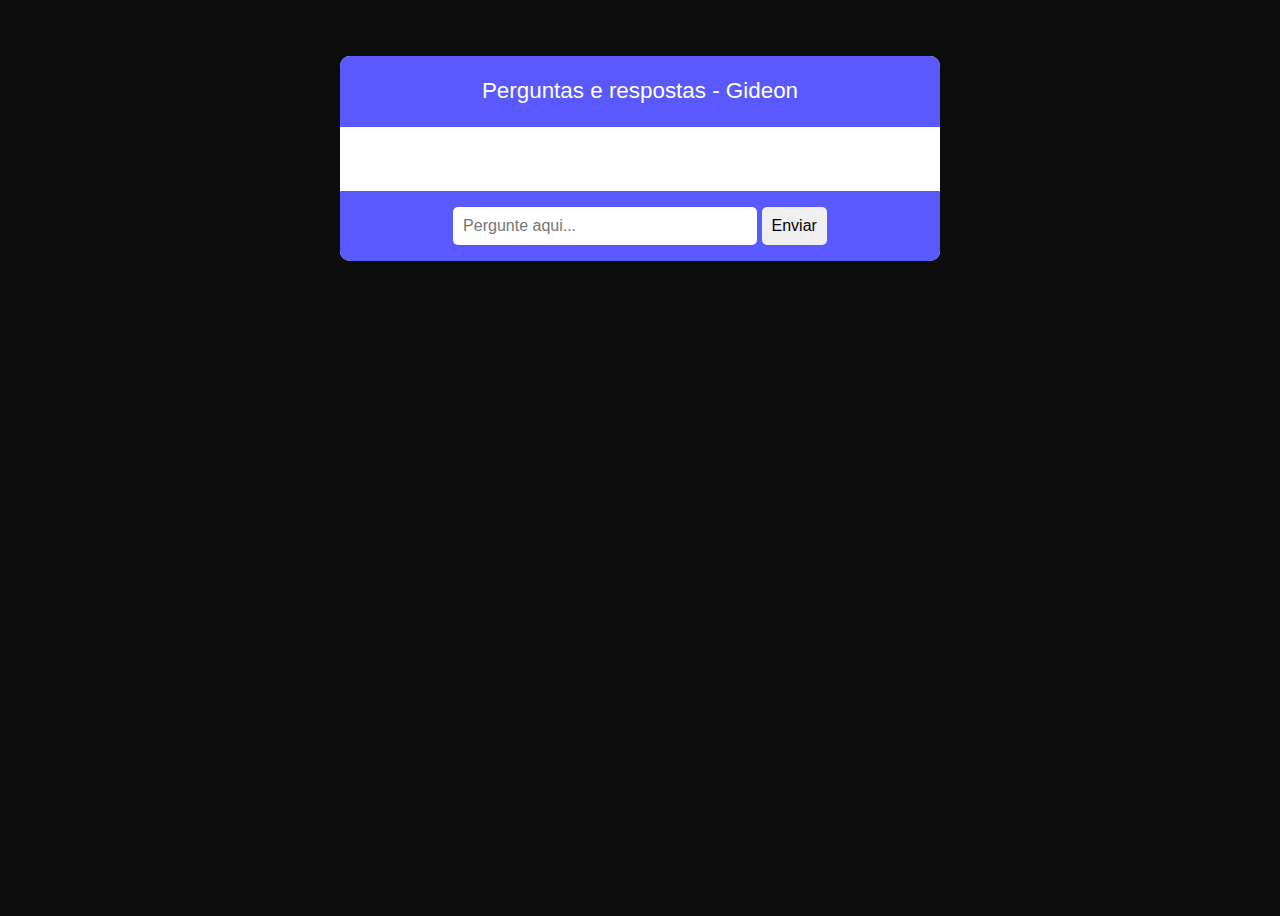
==== index.html @ d395cd9b "Add files via upload" ====
<!DOCTYPE html>
<html lang="pt-br">
<head>
    <meta charset="UTF-8">
    <meta name="viewport" content="width=device-width, initial-scale=1.0">
    <title>Gideon - Assistente Bíblico</title>
    <style>
     :root{
        --dark: #0c0c0c;
        --white: #fff;
        --purple: #5959ff;
        --gray: #949494;
        --gray2: #cccccc;
    }

    body{
      background-color: var(--dark);
      font-family: Arial, Helvetica, sans-serif;
      color: var(--white);
      display: flex;
      justify-content: center;
      height: 100vh;
    }

    .box-questions{
      margin-top: 3rem;
      background-color: var(--white);
      color: var(--dark);
      display: flex;
      flex-direction: column;
      justify-content: space-between;
      max-height: 800px;
      width: 600px;
      border-radius: 10px;
      text-align: center;
    }

    .header{
      background-color: var(--purple);
      color: var(--white);
      border-radius: 10px 10px 0 0;
      font-size: 1.4rem;
    }

    .footer{
      background-color: var(--purple);
      border-radius: 0 0 10px 10px;
      padding: 1rem;
    }

    input{
      width: 50%;
      border: none;
      outline: none;
      padding: 10px;
      border-radius: 5px;
      font-size: 1rem;
    }

    button{
      border: none;
      border-radius: 5px;
      padding: 10px;
      font-size: 1rem;
    }

    button:hover{
      cursor: pointer;
      transition: .4s;
      background-color: var(--gray);
    }

    #history{
      padding: 1rem;
      overflow: auto;
      display: flex;
      flex-direction: column;
      gap: 1rem;
      height: 100%;
    }

    .box-my-message{
      display: flex;
      justify-content: flex-end;
    }

    .box-response-message{
      display: flex;
      justify-content: flex-start;
    }

    .my-message,
    .response-message{
      padding: 1rem;
      border-radius: 10px;
      color: white;
      margin: 0;
    }

    .my-message{
      text-align: right;
      background-color: var(--gray);
    }

    .response-message{
      text-align: left;
      background-color: var(--gray2);
    }
    </style>
</head>
<body>
    <div class="container">
        <div class="box-questions">
            <div class="header">
              <p>Perguntas e respostas - Gideon</p>
            </div>
            <p id="status"></p>
            <div id="history">
              <!-- Aqui vai o chat gerado conforme as respostas -->
            </div>
            <div class="footer">
              <input type="text" id="pergunta" placeholder="Pergunte aqui...">
              <button class="btn-submit" id="btn-submit" onclick="sendMessage()">Enviar</button>
            </div>
          </div>
    </div>
    <script>
        // Função para resetar o histórico ao carregar a página
        window.onload = function() {
            clearHistory(); // Chama a função para limpar o histórico
        };

        // Função que reseta o histórico
        function clearHistory() {
            document.getElementById('history').innerHTML = ''; // Limpa o conteúdo da div 'history'
        }

        // Função para enviar a pergunta e salvar no histórico
        function sendMessage() {
            let pergunta = document.getElementById('pergunta').value;

            if (pergunta.trim() === '') {
                return; // Não faz nada se o campo estiver vazio
            }

            console.log("Enviando pergunta:", pergunta); // Verifica a pergunta no console

            // Adiciona a pergunta no histórico
            let historyDiv = document.getElementById('history');
            let userMessageDiv = document.createElement('div');
            userMessageDiv.className = 'box-my-message';
            userMessageDiv.innerHTML = `<p class="my-message">${pergunta}</p>`;
            historyDiv.appendChild(userMessageDiv);

            // Chamada AJAX para enviar a pergunta ao backend
            fetch('https://salomao.onrender.com/perguntar', {
                method: 'POST',
                headers: {
                    'Content-Type': 'application/json',
                },
                body: JSON.stringify({ pergunta: pergunta }) // Envia a pergunta
            })
            .then(response => {
                if (!response.ok) {
                    throw new Error('Erro na rede: ' + response.statusText); // Lança um erro se não for OK
                }
                return response.json(); // Converte a resposta para JSON
            })
            .then(data => {
                console.log("Resposta recebida:", data); // Verifica a resposta no console

                // Adiciona a resposta da IA no histórico
                let responseMessageDiv = document.createElement('div');
                responseMessageDiv.className = 'box-response-message';
                responseMessageDiv.innerHTML = `<p class="response-message">${data.resposta}</p>`;
                historyDiv.appendChild(responseMessageDiv);

                // Limpa o campo de pergunta
                document.getElementById('pergunta').value = '';
            })
            .catch(error => {
                console.error('Erro:', error);

                // Mostra mensagem de erro no histórico
                let errorMessageDiv = document.createElement('div');
                errorMessageDiv.className = 'box-response-message';
                errorMessageDiv.innerHTML = `<p class="response-message">Erro ao obter a resposta. Tente novamente mais tarde.</p>`;
                historyDiv.appendChild(errorMessageDiv);
            });
        }
    </script>
</body>
</html>
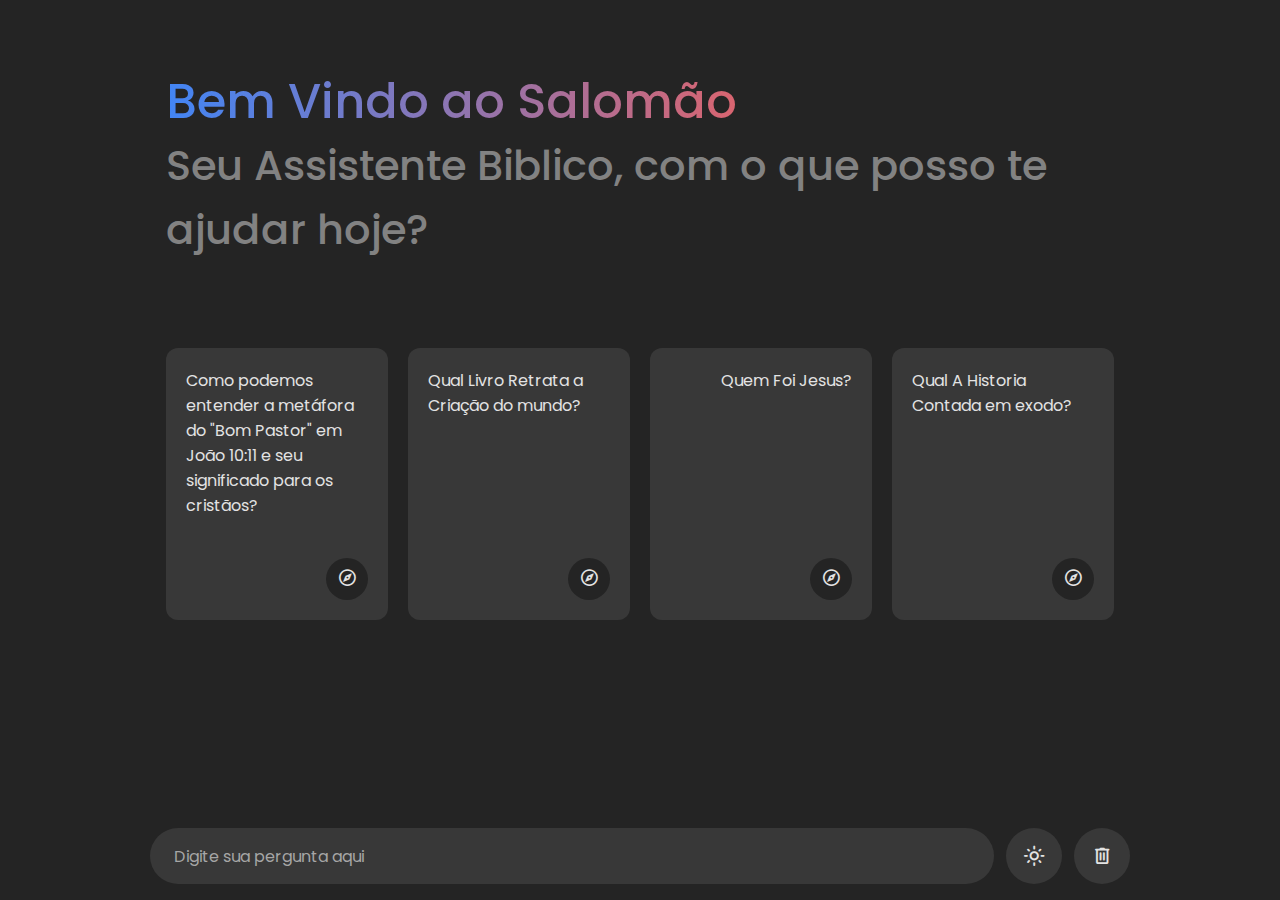
==== commit 1e8cf616: "Add files via upload" ====
--- a/index.html
+++ b/index.html
@@ -1,193 +1,61 @@
-<!DOCTYPE html>
-<html lang="pt-br">
-<head>
-    <meta charset="UTF-8">
-    <meta name="viewport" content="width=device-width, initial-scale=1.0">
-    <title>Gideon - Assistente Bíblico</title>
-    <style>
-     :root{
-        --dark: #0c0c0c;
-        --white: #fff;
-        --purple: #5959ff;
-        --gray: #949494;
-        --gray2: #cccccc;
-    }
-
-    body{
-      background-color: var(--dark);
-      font-family: Arial, Helvetica, sans-serif;
-      color: var(--white);
-      display: flex;
-      justify-content: center;
-      height: 100vh;
-    }
-
-    .box-questions{
-      margin-top: 3rem;
-      background-color: var(--white);
-      color: var(--dark);
-      display: flex;
-      flex-direction: column;
-      justify-content: space-between;
-      max-height: 800px;
-      width: 600px;
-      border-radius: 10px;
-      text-align: center;
-    }
-
-    .header{
-      background-color: var(--purple);
-      color: var(--white);
-      border-radius: 10px 10px 0 0;
-      font-size: 1.4rem;
-    }
-
-    .footer{
-      background-color: var(--purple);
-      border-radius: 0 0 10px 10px;
-      padding: 1rem;
-    }
-
-    input{
-      width: 50%;
-      border: none;
-      outline: none;
-      padding: 10px;
-      border-radius: 5px;
-      font-size: 1rem;
-    }
-
-    button{
-      border: none;
-      border-radius: 5px;
-      padding: 10px;
-      font-size: 1rem;
-    }
-
-    button:hover{
-      cursor: pointer;
-      transition: .4s;
-      background-color: var(--gray);
-    }
-
-    #history{
-      padding: 1rem;
-      overflow: auto;
-      display: flex;
-      flex-direction: column;
-      gap: 1rem;
-      height: 100%;
-    }
-
-    .box-my-message{
-      display: flex;
-      justify-content: flex-end;
-    }
-
-    .box-response-message{
-      display: flex;
-      justify-content: flex-start;
-    }
-
-    .my-message,
-    .response-message{
-      padding: 1rem;
-      border-radius: 10px;
-      color: white;
-      margin: 0;
-    }
-
-    .my-message{
-      text-align: right;
-      background-color: var(--gray);
-    }
-
-    .response-message{
-      text-align: left;
-      background-color: var(--gray2);
-    }
-    </style>
-</head>
-<body>
-    <div class="container">
-        <div class="box-questions">
-            <div class="header">
-              <p>Perguntas e respostas - Gideon</p>
-            </div>
-            <p id="status"></p>
-            <div id="history">
-              <!-- Aqui vai o chat gerado conforme as respostas -->
-            </div>
-            <div class="footer">
-              <input type="text" id="pergunta" placeholder="Pergunte aqui...">
-              <button class="btn-submit" id="btn-submit" onclick="sendMessage()">Enviar</button>
-            </div>
-          </div>
-    </div>
-    <script>
-        // Função para resetar o histórico ao carregar a página
-        window.onload = function() {
-            clearHistory(); // Chama a função para limpar o histórico
-        };
-
-        // Função que reseta o histórico
-        function clearHistory() {
-            document.getElementById('history').innerHTML = ''; // Limpa o conteúdo da div 'history'
-        }
-
-        // Função para enviar a pergunta e salvar no histórico
-        function sendMessage() {
-            let pergunta = document.getElementById('pergunta').value;
-
-            if (pergunta.trim() === '') {
-                return; // Não faz nada se o campo estiver vazio
-            }
-
-            console.log("Enviando pergunta:", pergunta); // Verifica a pergunta no console
-
-            // Adiciona a pergunta no histórico
-            let historyDiv = document.getElementById('history');
-            let userMessageDiv = document.createElement('div');
-            userMessageDiv.className = 'box-my-message';
-            userMessageDiv.innerHTML = `<p class="my-message">${pergunta}</p>`;
-            historyDiv.appendChild(userMessageDiv);
-
-            // Chamada AJAX para enviar a pergunta ao backend
-            fetch('https://salomao.onrender.com/perguntar', {
-                method: 'POST',
-                headers: {
-                    'Content-Type': 'application/json',
-                },
-                body: JSON.stringify({ pergunta: pergunta }) // Envia a pergunta
-            })
-            .then(response => {
-                if (!response.ok) {
-                    throw new Error('Erro na rede: ' + response.statusText); // Lança um erro se não for OK
-                }
-                return response.json(); // Converte a resposta para JSON
-            })
-            .then(data => {
-                console.log("Resposta recebida:", data); // Verifica a resposta no console
-
-                // Adiciona a resposta da IA no histórico
-                let responseMessageDiv = document.createElement('div');
-                responseMessageDiv.className = 'box-response-message';
-                responseMessageDiv.innerHTML = `<p class="response-message">${data.resposta}</p>`;
-                historyDiv.appendChild(responseMessageDiv);
-
-                // Limpa o campo de pergunta
-                document.getElementById('pergunta').value = '';
-            })
-            .catch(error => {
-                console.error('Erro:', error);
-
-                // Mostra mensagem de erro no histórico
-                let errorMessageDiv = document.createElement('div');
-                errorMessageDiv.className = 'box-response-message';
-                errorMessageDiv.innerHTML = `<p class="response-message">Erro ao obter a resposta. Tente novamente mais tarde.</p>`;
-                historyDiv.appendChild(errorMessageDiv);
-            });
-        }
-    </script>
-</body>
-</html>
+<!DOCTYPE html>
+<html lang="en">
+
+<head>
+    <meta charset="UTF-8">
+    <meta name="viewport" content="width=device-width, initial-scale=1.0">
+    <title>Salomão Chatbot</title>
+    <!-- Linking Google Fonts For Icons -->
+    <link rel="stylesheet"
+        href="https://fonts.googleapis.com/css2?family=Material+Symbols+Rounded:opsz,wght,FILL,GRAD@24,400,0,0" />
+    <link rel="stylesheet" href="styles.css">
+</head>
+
+<body>
+    <header class="header">
+        <!-- Header Greetings -->
+        <h1 class="title">Bem Vindo ao Salomão</h1>
+        <p class="subtitle">Seu Assistente Biblico, com o que posso te ajudar hoje?</p>
+
+        <!-- Suggestion list -->
+        <ul class="suggestion-list">
+            <li class="suggestion">
+                <h4 class="text">Como podemos entender a metáfora do "Bom Pastor" em João 10:11 e seu significado para os cristãos?                </h4>
+                <span class="icon material-symbols-rounded">explore</span>
+            </li>
+            <li class="suggestion">
+                <h4 class="text">Qual Livro Retrata a Criação do mundo?</h4>
+                <span class="icon material-symbols-rounded">explore</span>
+            </li>
+            <li class="suggestion">
+                <h4 class="text">Quem Foi Jesus?</h4>
+                <span class="icon material-symbols-rounded">explore</span>
+            </li>
+            <li class="suggestion">
+                <h4 class="text">Qual A Historia Contada em exodo?</h4>
+                <span class="icon material-symbols-rounded">explore</span>
+            </li>
+        </ul>
+    </header>
+
+    <!-- Chat List / Container -->
+    <div class="chat-list" id="history"></div>
+
+    <!-- Typing Area -->
+    <div class="typing-area">
+        <form action="#" class="typing-form">
+            <div class="input-wrapper">
+                <input id="pergunta" type="text" placeholder="Digite sua pergunta aqui" class="typing-input" required />
+                <button id="send-message-button" icon material-symbols-rounded>Enviar</button>
+            </div>
+            <div class="action-buttons">
+                <span id="theme-toggle-button" class="icon material-symbols-rounded">light_mode</span>
+                <span id="delete-chat-button" class="icon material-symbols-rounded">delete</span>
+            </div>
+        </form>
+    </div>
+
+    <script src="script.js"></script>
+</body>
+
+</html>--- a/styles.css
+++ b/styles.css
@@ -0,0 +1,345 @@
+@import url("https://fonts.googleapis.com/css2?family=Poppins:wght@400;500;600&display=swap");
+
+* {
+  margin: 0;
+  padding: 0;
+  box-sizing: border-box;
+  font-family: "Poppins", sans-serif;
+}
+
+:root {
+  /* Dark mode colors */
+  --text-color: #e3e3e3;
+  --subheading-color: #828282;
+  --placeholder-color: #a6a6a6;
+  --primary-color: #242424;
+  --secondary-color: #383838;
+  --secondary-hover-color: #444;
+}
+
+.light_mode {
+  /* Light mode colors */
+  --text-color: #222;
+  --subheading-color: #a0a0a0;
+  --placeholder-color: #6c6c6c;
+  --primary-color: #fff;
+  --secondary-color: #e9eef6;
+  --secondary-hover-color: #dbe1ea;
+}
+
+body {
+  background: var(--primary-color);
+}
+
+.header,
+.chat-list .message,
+.typing-form {
+  margin: 0 auto;
+  max-width: 980px;
+}
+
+.header {
+  margin-top: 6vh;
+  padding: 1rem;
+  overflow-x: hidden;
+}
+
+body.hide-header .header {
+  margin: 0;
+  display: none;
+}
+
+.header :where(.title, .subtitle) {
+  color: var(--text-color);
+  font-weight: 500;
+  line-height: 4rem;
+}
+
+.header .title {
+  width: fit-content;
+  font-size: 3rem;
+  background-clip: text;
+  background: linear-gradient(to right, #4285f4, #d96570);
+  -webkit-background-clip: text;
+  -webkit-text-fill-color: transparent;
+}
+
+.header .subtitle {
+  font-size: 2.6rem;
+  color: var(--subheading-color);
+}
+
+.suggestion-list {
+  width: 100%;
+  list-style: none;
+  display: flex;
+  gap: 1.25rem;
+  margin-top: 9.5vh;
+  overflow: hidden;
+  overflow-x: auto;
+  scroll-snap-type: x mandatory;
+  scrollbar-width: none;
+}
+
+.suggestion-list .suggestion {
+  cursor: pointer;
+  padding: 1.25rem;
+  width: 222px;
+  flex-shrink: 0;
+  display: flex;
+  flex-direction: column;
+  align-items: flex-end;
+  border-radius: 0.75rem;
+  justify-content: space-between;
+  background: var(--secondary-color);
+  transition: 0.2s ease;
+}
+
+.suggestion-list .suggestion:hover {
+  background: var(--secondary-hover-color);
+}
+
+.suggestion-list .suggestion :where(.text, .icon) {
+  font-weight: 400;
+  color: var(--text-color);
+}
+
+.suggestion-list .suggestion .icon {
+  width: 42px;
+  height: 42px;
+  display: flex;
+  font-size: 1.3rem;
+  margin-top: 2.5rem;
+  align-self: flex-end;
+  align-items: center;
+  border-radius: 50%;
+  justify-content: center;
+  color: var(--text-color);
+  background: var(--primary-color);
+}
+
+.chat-list {
+  padding: 2rem 1rem 12rem;
+  max-height: 100vh;
+  overflow-y: auto;
+  scrollbar-color: #999 transparent;
+}
+
+.chat-list .message.incoming {
+  margin-top: 1.5rem;
+}
+
+.chat-list .message .message-content {
+  display: flex;
+  gap: 1.5rem;
+  width: 100%;
+  align-items: center;
+}
+
+.chat-list .message .text {
+  color: var(--text-color);
+  white-space: pre-wrap;
+}
+
+.chat-list .message.error .text {
+  color: #e55865;
+}
+
+.chat-list .message.loading .text {
+  display: none;
+}
+
+.chat-list .message .avatar {
+  width: 40px;
+  height: 40px;
+  object-fit: cover;
+  border-radius: 50%;
+  align-self: flex-start;
+}
+
+.chat-list .message.loading .avatar {
+  animation: rotate 3s linear infinite;
+}
+
+@keyframes rotate {
+  100% {
+    transform: rotate(360deg);
+  }
+}
+
+.chat-list .message .icon {
+  color: var(--text-color);
+  cursor: pointer;
+  height: 35px;
+  width: 35px;
+  border-radius: 50%;
+  display: flex;
+  align-items: center;
+  justify-content: center;
+  background: none;
+  font-size: 1.25rem;
+  margin-left: 3.5rem;
+  visibility: hidden;
+}
+
+.chat-list .message .icon.hide {
+  visibility: hidden;
+}
+
+.chat-list .message:not(.loading, .error):hover .icon:not(.hide) {
+  visibility: visible;
+}
+
+.chat-list .message .icon:hover {
+  background: var(--secondary-hover-color);
+}
+
+.chat-list .message .loading-indicator {
+  display: none;
+  gap: 0.8rem;
+  width: 100%;
+  flex-direction: column;
+}
+
+.chat-list .message.loading .loading-indicator {
+  display: flex;
+}
+
+.chat-list .message .loading-indicator .loading-bar {
+  height: 11px;
+  width: 100%;
+  border-radius: 0.135rem;
+  background-position: -800px 0;
+  background: linear-gradient(to right, #4285f4, var(--primary-color), #4285f4);
+  animation: loading 3s linear infinite;
+}
+
+.chat-list .message .loading-indicator .loading-bar:last-child {
+  width: 70%;
+}
+
+@keyframes loading {
+  0% {
+    background-position: -800px 0;
+  }
+
+  100% {
+    background-position: 800px 0;
+  }
+}
+
+.typing-area {
+  position: fixed;
+  width: 100%;
+  left: 0;
+  bottom: 0;
+  padding: 1rem;
+  background: var(--primary-color);
+}
+
+.typing-area :where(.typing-form, .action-buttons) {
+  display: flex;
+  gap: 0.75rem;
+}
+
+.typing-form .input-wrapper {
+  width: 100%;
+  height: 56px;
+  display: flex;
+  position: relative;
+}
+
+.typing-form .typing-input {
+  height: 100%;
+  width: 100%;
+  border: none;
+  outline: none;
+  resize: none;
+  font-size: 1rem;
+  color: var(--text-color);
+  padding: 1.1rem 4rem 1.1rem 1.5rem;
+  border-radius: 100px;
+  background: var(--secondary-color);
+}
+
+.typing-form .typing-input:focus {
+  background: var(--secondary-hover-color);
+}
+
+.typing-form .typing-input::placeholder {
+  color: var(--placeholder-color);
+}
+
+.typing-area .icon {
+  width: 56px;
+  height: 56px;
+  flex-shrink: 0;
+  cursor: pointer;
+  border-radius: 50%;
+  display: flex;
+  font-size: 1.4rem;
+  color: var(--text-color);
+  align-items: center;
+  justify-content: center;
+  background: var(--secondary-color);
+  transition: 0.2s ease;
+}
+
+.typing-area .icon:hover {
+  background: var(--secondary-hover-color);
+}
+
+.typing-form #send-message-button {
+  position: absolute;
+  right: 0;
+  outline: none;
+  border: none;
+  transform: scale(0);
+  background: transparent;
+  transition: transform 0.2s ease;
+}
+
+.typing-form .typing-input:valid ~ #send-message-button {
+  transform: scale(1);
+}
+
+.typing-area .disclaimer-text {
+  text-align: center;
+  font-size: 0.85rem;
+  margin-top: 1rem;
+  color: var(--placeholder-color);
+}
+
+/* Responsive media query code for small screen */
+@media (max-width: 768px) {
+  .header :is(.title, .subtitle) {
+    font-size: 2rem;
+    line-height: 2.6rem;
+  }
+
+  .header .subtitle {
+    font-size: 1.7rem;
+  }
+
+  .typing-area :where(.typing-form, .action-buttons) {
+    gap: 0.4rem;
+  }
+
+  .typing-form .input-wrapper {
+    height: 50px;
+  }
+
+  .typing-form .typing-input {
+    padding: 1.1rem 3.5rem 1.1rem 1.2rem;
+  }
+
+  .typing-area .icon {
+    height: 50px;
+    width: 50px;
+  }
+
+  .typing-area .disclaimer-text {
+    font-size: 0.75rem;
+    margin-top: 0.5rem;
+  }
+}
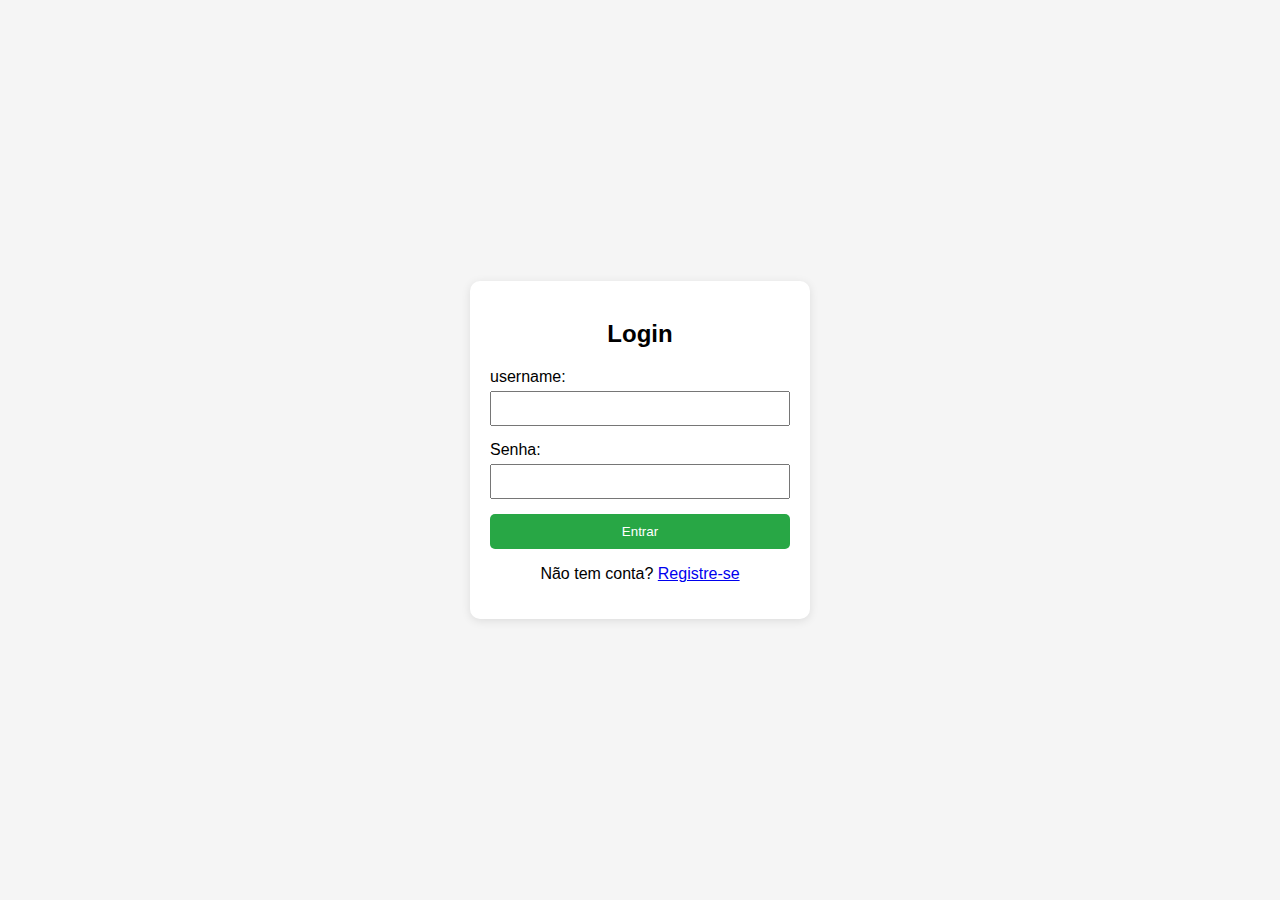
==== commit 1fe713d6: "versao com login e cadastro" ====
--- a/index.html
+++ b/index.html
@@ -1,61 +1,62 @@
-<!DOCTYPE html>
-<html lang="en">
-
-<head>
-    <meta charset="UTF-8">
-    <meta name="viewport" content="width=device-width, initial-scale=1.0">
-    <title>Salomão Chatbot</title>
-    <!-- Linking Google Fonts For Icons -->
-    <link rel="stylesheet"
-        href="https://fonts.googleapis.com/css2?family=Material+Symbols+Rounded:opsz,wght,FILL,GRAD@24,400,0,0" />
-    <link rel="stylesheet" href="styles.css">
-</head>
-
-<body>
-    <header class="header">
-        <!-- Header Greetings -->
-        <h1 class="title">Bem Vindo ao Salomão</h1>
-        <p class="subtitle">Seu Assistente Biblico, com o que posso te ajudar hoje?</p>
-
-        <!-- Suggestion list -->
-        <ul class="suggestion-list">
-            <li class="suggestion">
-                <h4 class="text">Como podemos entender a metáfora do "Bom Pastor" em João 10:11 e seu significado para os cristãos?                </h4>
-                <span class="icon material-symbols-rounded">explore</span>
-            </li>
-            <li class="suggestion">
-                <h4 class="text">Qual Livro Retrata a Criação do mundo?</h4>
-                <span class="icon material-symbols-rounded">explore</span>
-            </li>
-            <li class="suggestion">
-                <h4 class="text">Quem Foi Jesus?</h4>
-                <span class="icon material-symbols-rounded">explore</span>
-            </li>
-            <li class="suggestion">
-                <h4 class="text">Qual A Historia Contada em exodo?</h4>
-                <span class="icon material-symbols-rounded">explore</span>
-            </li>
-        </ul>
-    </header>
-
-    <!-- Chat List / Container -->
-    <div class="chat-list" id="history"></div>
-
-    <!-- Typing Area -->
-    <div class="typing-area">
-        <form action="#" class="typing-form">
-            <div class="input-wrapper">
-                <input id="pergunta" type="text" placeholder="Digite sua pergunta aqui" class="typing-input" required />
-                <button id="send-message-button" icon material-symbols-rounded>Enviar</button>
-            </div>
-            <div class="action-buttons">
-                <span id="theme-toggle-button" class="icon material-symbols-rounded">light_mode</span>
-                <span id="delete-chat-button" class="icon material-symbols-rounded">delete</span>
-            </div>
-        </form>
-    </div>
-
-    <script src="script.js"></script>
-</body>
-
-</html>+<!DOCTYPE html>
+<html lang="pt-BR">
+<head>
+    <meta charset="UTF-8">
+    <meta name="viewport" content="width=device-width, initial-scale=1.0">
+    <title>Salomão  - Login</title>
+    <link rel="stylesheet" href="style.css">
+</head>
+<body>
+    <div class="login-container">
+        <h2>Login</h2>
+        <form id="loginForm">
+            <div class="input-group">
+                <label for="username">username:</label>
+                <input type="username" id="username" name="username" required>
+            </div>
+            <div class="input-group">
+                <label for="password">Senha:</label>
+                <input type="password" id="password" name="password" required>
+            </div>
+            <button type="submit">Entrar</button>
+            <p>Não tem conta? <a href="register.html">Registre-se</a></p>
+        </form>
+        <div id="loginMessage"></div>
+    </div>
+    <script>
+        document.addEventListener('DOMContentLoaded', function() {
+            const loginForm = document.getElementById('loginForm');
+            loginForm.addEventListener('submit', async function(event) {
+                event.preventDefault(); // Impede o envio padrão do formulário
+
+                const username = document.getElementById('username').value;
+                const password = document.getElementById('password').value;
+
+                try {
+                    const response = await fetch('http://127.0.0.1:5000/login', {
+                        method: 'POST',
+                        headers: {
+                            'Content-Type': 'application/json'
+                        },
+                        body: JSON.stringify({ username, password })
+                    });
+
+                    if (response.ok) {
+                        const data = await response.json();
+                        console.log(data);
+                        window.location.href = 'dashboard.html'; // Redireciona para o dashboard
+                    } else {
+                        const errorData = await response.json();
+                        alert(errorData.message); // Exibe a mensagem de erro
+                    }
+                } catch (error) {
+                    console.error('Erro:', error);
+                    alert('Erro inesperado, tente novamente mais tarde.');
+                }
+            });
+        });
+    </script>
+    </script>
+    
+</body>
+</html>
--- a/style.css
+++ b/style.css
@@ -0,0 +1,56 @@
+body {
+    font-family: Arial, sans-serif;
+    background-color: #f5f5f5;
+    margin: 0;
+    padding: 0;
+    display: flex;
+    justify-content: center;
+    align-items: center;
+    height: 100vh;
+}
+
+.login-container, .register-container {
+    background-color: #fff;
+    padding: 20px;
+    border-radius: 10px;
+    box-shadow: 0 2px 10px rgba(0, 0, 0, 0.1);
+    width: 300px;
+}
+
+h2 {
+    text-align: center;
+    margin-bottom: 20px;
+}
+
+.input-group {
+    margin-bottom: 15px;
+}
+
+.input-group label {
+    display: block;
+    margin-bottom: 5px;
+}
+
+.input-group input {
+    width: 100%;
+    padding: 8px;
+    box-sizing: border-box;
+}
+
+button {
+    width: 100%;
+    padding: 10px;
+    background-color: #28a745;
+    color: white;
+    border: none;
+    border-radius: 5px;
+    cursor: pointer;
+}
+
+button:hover {
+    background-color: #218838;
+}
+
+p {
+    text-align: center;
+}
